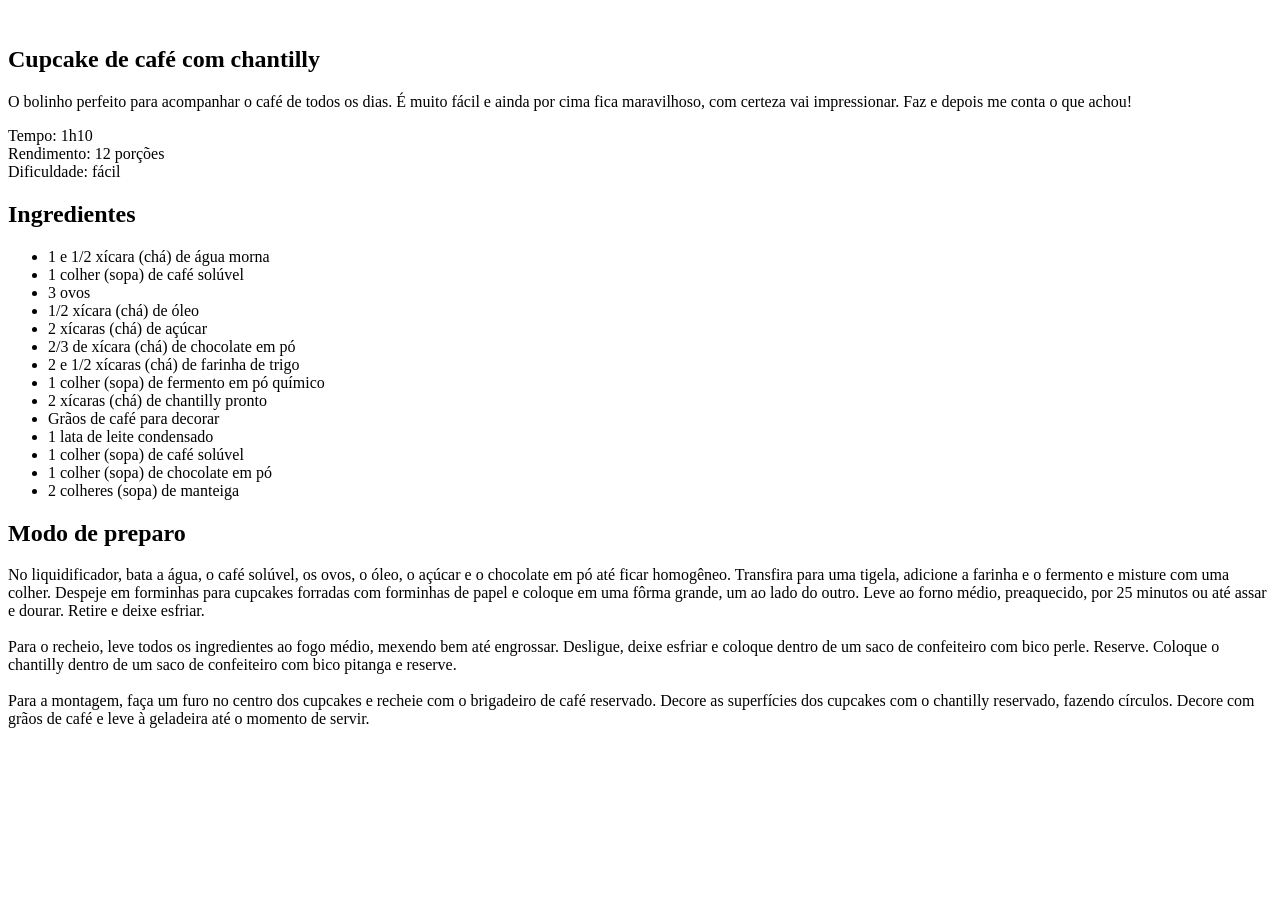
==== projeto-pagina-de-receita/index.html @ 15e3fdae "Inicando projeto-pagina-de-receita" ====
<!DOCTYPE html>
<html lang="pt-br">
<head>
    <meta charset="UTF-8">
    <meta name="viewport" content="width=device-width, initial-scale=1.0">
    <title>Página de receita</title>
</head>
<body>
     <div id="page">
        <img src="" alt="">
        <main>
            <section id="about">
                <h1>Cupcake de café com chantilly</h1>
                <p>O bolinho perfeito para acompanhar o café de todos os dias. É muito fácil e ainda por cima fica maravilhoso, com certeza vai impressionar. Faz e depois me conta o que achou!</p>
                <p>Tempo: 1h10<br>Rendimento: 12 porções<br>Dificuldade: fácil</p>
            </section>
            <section id="ingredients">
                <h2>Ingredientes</h2>
                <ul>
                    <li>1 e 1/2 xícara (chá) de água morna</li>
                    <li>1 colher (sopa) de café solúvel</li>
                    <li>3 ovos</li>
                    <li>1/2 xícara (chá) de óleo</li>
                    <li>2 xícaras (chá) de açúcar</li>
                    <li>2/3 de xícara (chá) de chocolate em pó</li>
                    <li>2 e 1/2 xícaras (chá) de farinha de trigo</li>
                    <li>1 colher (sopa) de fermento em pó químico</li>
                    <li>2 xícaras (chá) de chantilly pronto</li>
                    <li>Grãos de café para decorar</li>
                    <li>1 lata de leite condensado</li>
                    <li>1 colher (sopa) de café solúvel</li>
                    <li>1 colher (sopa) de chocolate em pó</li>
                    <li>2 colheres (sopa) de manteiga</li>
                </ul>
            </section>
            <section id="preparation">
                <h2>Modo de preparo</h2>
                <p>No liquidificador, bata a água, o café solúvel, os ovos, o óleo, o açúcar e o chocolate em pó até ficar homogêneo. Transfira para uma tigela, adicione a farinha e o fermento e misture com uma colher. Despeje em forminhas para cupcakes forradas com forminhas de papel e coloque em uma fôrma grande, um ao lado do outro. Leve ao forno médio, preaquecido, por 25 minutos ou até assar e dourar. Retire e deixe esfriar.<br><br>
                Para o recheio, leve todos os ingredientes ao fogo médio, mexendo bem até engrossar. Desligue, deixe esfriar e coloque dentro de um saco de confeiteiro com bico perle. Reserve. Coloque o chantilly dentro de um saco de confeiteiro com bico pitanga e reserve.<br><br>
                Para a montagem, faça um furo no centro dos cupcakes e recheie com o brigadeiro de café reservado. Decore as superfícies dos cupcakes com o chantilly reservado, fazendo círculos. Decore com grãos de café e leve à geladeira até o momento de servir.</p>
            </section>
        </main>
     </div>
</body>
</html>
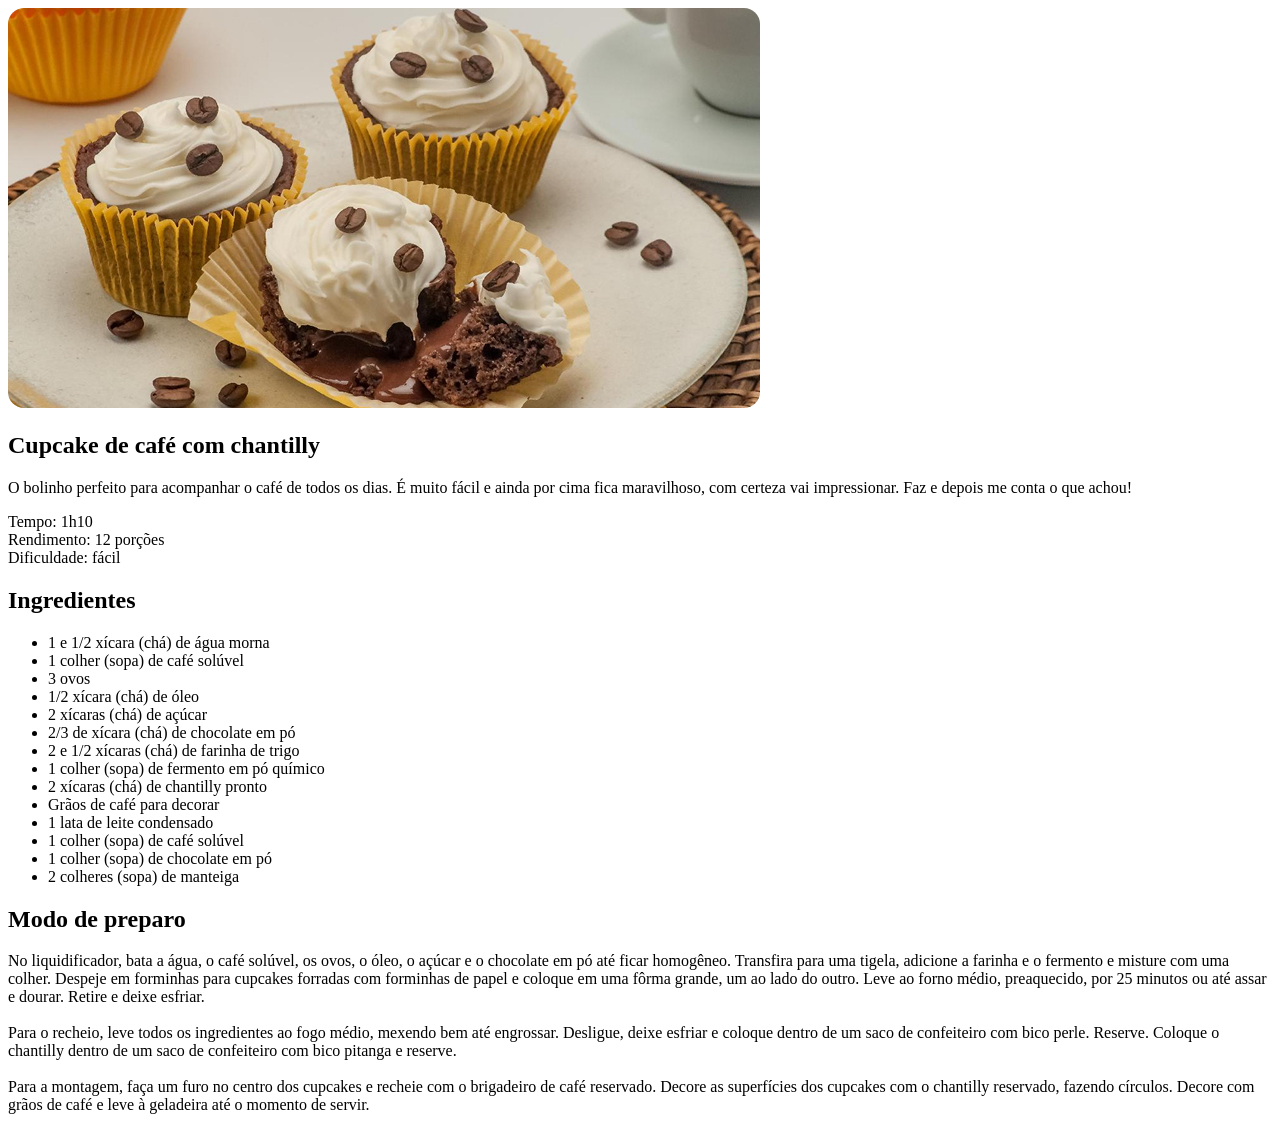
==== commit e435301a: "Adicionando imagens e style.css" ====
--- a/projeto-pagina-de-receita/index.html
+++ b/projeto-pagina-de-receita/index.html
@@ -4,10 +4,12 @@
     <meta charset="UTF-8">
     <meta name="viewport" content="width=device-width, initial-scale=1.0">
     <title>Página de receita</title>
+    
+    <link rel="stylesheet" href="style.css">
 </head>
 <body>
      <div id="page">
-        <img src="" alt="">
+        <img src="assets/main-image.jpg" alt="Imagem de um cupcake com chantilly e grãos de café">
         <main>
             <section id="about">
                 <h1>Cupcake de café com chantilly</h1>
--- a/projeto-pagina-de-receita/style.css
+++ b/projeto-pagina-de-receita/style.css
@@ -0,0 +1,3 @@
+img {
+    border-radius: 16px;
+}
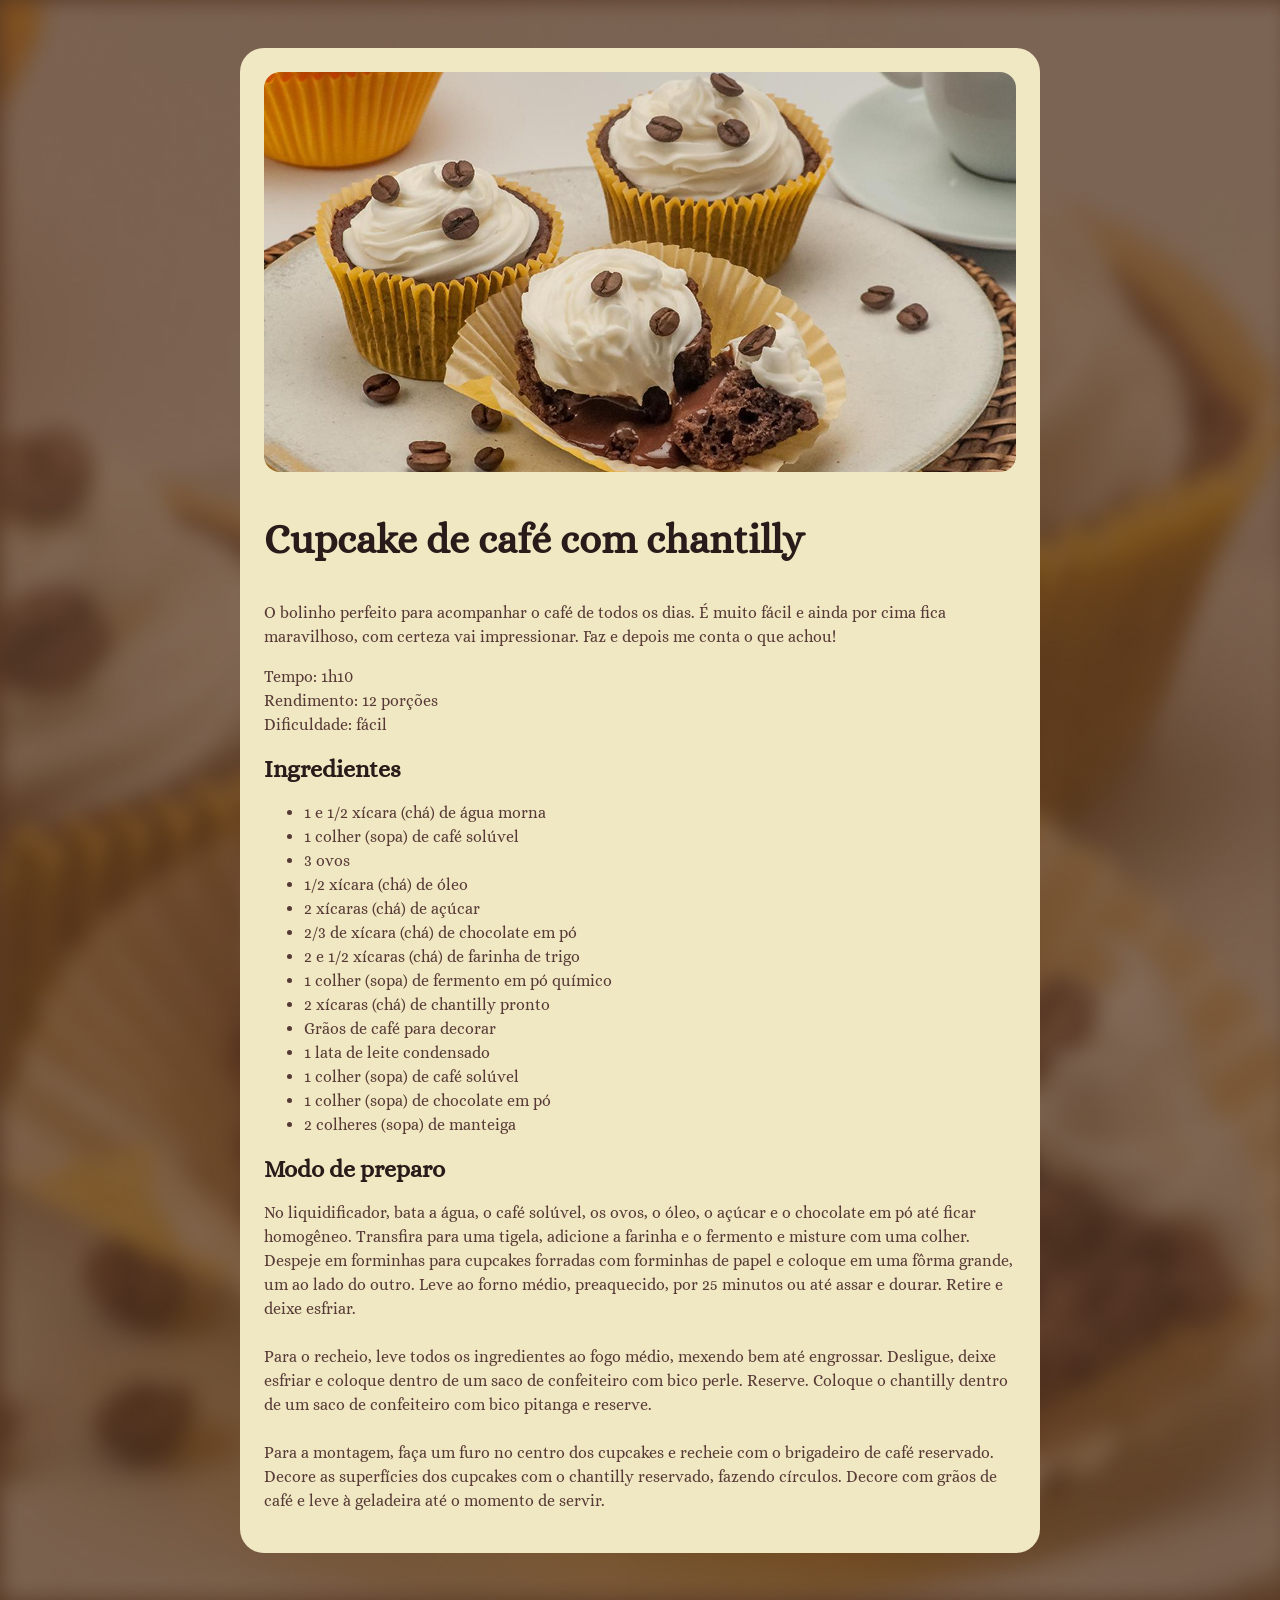
==== commit beb128da: "trabalhando as fontes" ====
--- a/projeto-pagina-de-receita/index.html
+++ b/projeto-pagina-de-receita/index.html
@@ -1,11 +1,15 @@
 <!DOCTYPE html>
 <html lang="pt-br">
 <head>
+    <link rel="preconnect" href="https://fonts.googleapis.com">
+    <link rel="preconnect" href="https://fonts.gstatic.com" crossorigin>
+
     <meta charset="UTF-8">
     <meta name="viewport" content="width=device-width, initial-scale=1.0">
     <title>Página de receita</title>
     
     <link rel="stylesheet" href="style.css">
+    <link href="https://fonts.googleapis.com/css2?family=Alice&display=swap" rel="stylesheet">
 </head>
 <body>
      <div id="page">
--- a/projeto-pagina-de-receita/style.css
+++ b/projeto-pagina-de-receita/style.css
@@ -1,3 +1,38 @@
+:root {
+    font-family: "Alice", serif;
+    line-height: 150%;
+    font-size: 16px;
+    color: #573A37;
+}
+
+body {
+    background-image: url(assets/bg.jpg);
+    background-size: cover;
+
+}
+
+#page {
+    box-sizing: border-box;
+    width: 800px;
+    padding: 24px;
+    background-color: #F0E8C2;
+    border-radius: 24px;
+    margin: 48px auto;
+}
+
 img {
     border-radius: 16px;
+}
+
+h1 {
+    line-height: 140%;
+    font-size: 40px;
+}
+
+h2 {
+    font-size: 24px;
+}
+
+h1, h2 {
+    color: #291B1A;
 }
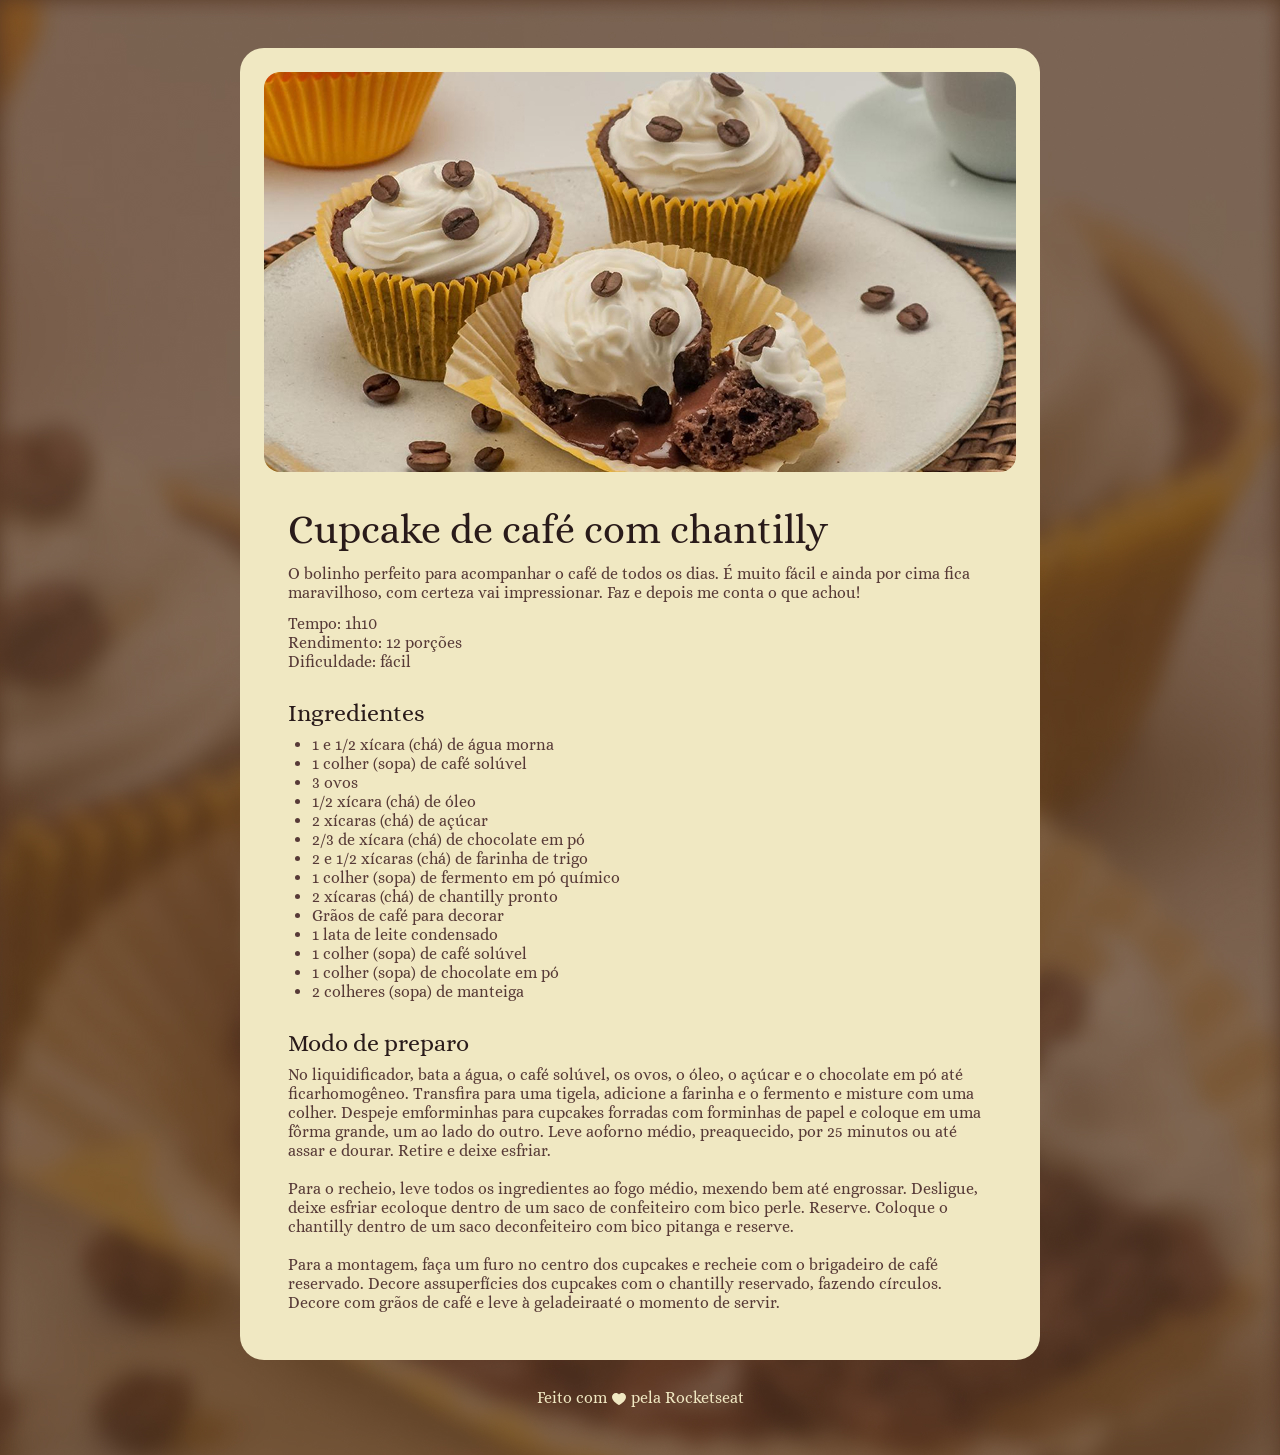
==== commit 8b652f81: "finalizando projeto-pagina-de-receita" ====
--- a/projeto-pagina-de-receita/index.html
+++ b/projeto-pagina-de-receita/index.html
@@ -12,7 +12,7 @@
     <link href="https://fonts.googleapis.com/css2?family=Alice&display=swap" rel="stylesheet">
 </head>
 <body>
-     <div id="page">
+    <div id="page">
         <img src="assets/main-image.jpg" alt="Imagem de um cupcake com chantilly e grãos de café">
         <main>
             <section id="about">
@@ -41,11 +41,16 @@
             </section>
             <section id="preparation">
                 <h2>Modo de preparo</h2>
-                <p>No liquidificador, bata a água, o café solúvel, os ovos, o óleo, o açúcar e o chocolate em pó até ficar homogêneo. Transfira para uma tigela, adicione a farinha e o fermento e misture com uma colher. Despeje em forminhas para cupcakes forradas com forminhas de papel e coloque em uma fôrma grande, um ao lado do outro. Leve ao forno médio, preaquecido, por 25 minutos ou até assar e dourar. Retire e deixe esfriar.<br><br>
-                Para o recheio, leve todos os ingredientes ao fogo médio, mexendo bem até engrossar. Desligue, deixe esfriar e coloque dentro de um saco de confeiteiro com bico perle. Reserve. Coloque o chantilly dentro de um saco de confeiteiro com bico pitanga e reserve.<br><br>
-                Para a montagem, faça um furo no centro dos cupcakes e recheie com o brigadeiro de café reservado. Decore as superfícies dos cupcakes com o chantilly reservado, fazendo círculos. Decore com grãos de café e leve à geladeira até o momento de servir.</p>
+                <p>No liquidificador, bata a água, o café solúvel, os ovos, o óleo, o açúcar e o chocolate em pó até ficarhomogêneo. Transfira para uma tigela, adicione a farinha e o fermento e misture com uma colher. Despeje emforminhas para cupcakes forradas com forminhas de papel e coloque em uma fôrma grande, um ao lado do outro. Leve aoforno médio, preaquecido, por 25 minutos ou até assar e dourar. Retire e deixe esfriar.<br><br>
+                Para o recheio, leve todos os ingredientes ao fogo médio, mexendo bem até engrossar. Desligue, deixe esfriar ecoloque dentro de um saco de confeiteiro com bico perle. Reserve. Coloque o chantilly dentro de um saco deconfeiteiro com bico pitanga e reserve.<br><br>
+                Para a montagem, faça um furo no centro dos cupcakes e recheie com o brigadeiro de café reservado. Decore assuperfícies dos cupcakes com o chantilly reservado, fazendo círculos. Decore com grãos de café e leve à geladeiraaté o momento de servir.</p>
             </section>
         </main>
-     </div>
+    </div>
+    <footer>
+        <p>Feito com
+            <img src="assets/heart.svg" alt="Icone de coração">
+        pela Rocketseat</p>
+    </footer>
 </body>
 </html>
--- a/projeto-pagina-de-receita/style.css
+++ b/projeto-pagina-de-receita/style.css
@@ -1,6 +1,10 @@
+* {
+    margin: 0;
+    padding: 0;
+}
+
 :root {
     font-family: "Alice", serif;
-    line-height: 150%;
     font-size: 16px;
     color: #573A37;
 }
@@ -17,11 +21,19 @@
     padding: 24px;
     background-color: #F0E8C2;
     border-radius: 24px;
-    margin: 48px auto;
+    margin: 48px auto 28px;
 }
 
 img {
     border-radius: 16px;
+}
+
+main{
+    padding: 24px;
+}
+
+section + section {
+    margin-top: 24px;
 }
 
 h1 {
@@ -29,10 +41,31 @@
     font-size: 40px;
 }
 
+#about p + p {
+    margin-top: 12px;
+}
+
 h2 {
     font-size: 24px;
 }
 
 h1, h2 {
+    font-weight: 400;
     color: #291B1A;
+    margin-bottom: 4px;
+    line-height: 150%;
+}
+
+ul {
+    padding-left: 24px;
+}
+
+footer {
+    color: #F0E8C2;
+    text-align: center;
+    margin-bottom: 48px;
+}
+
+footer img {
+    vertical-align: middle;
 }
